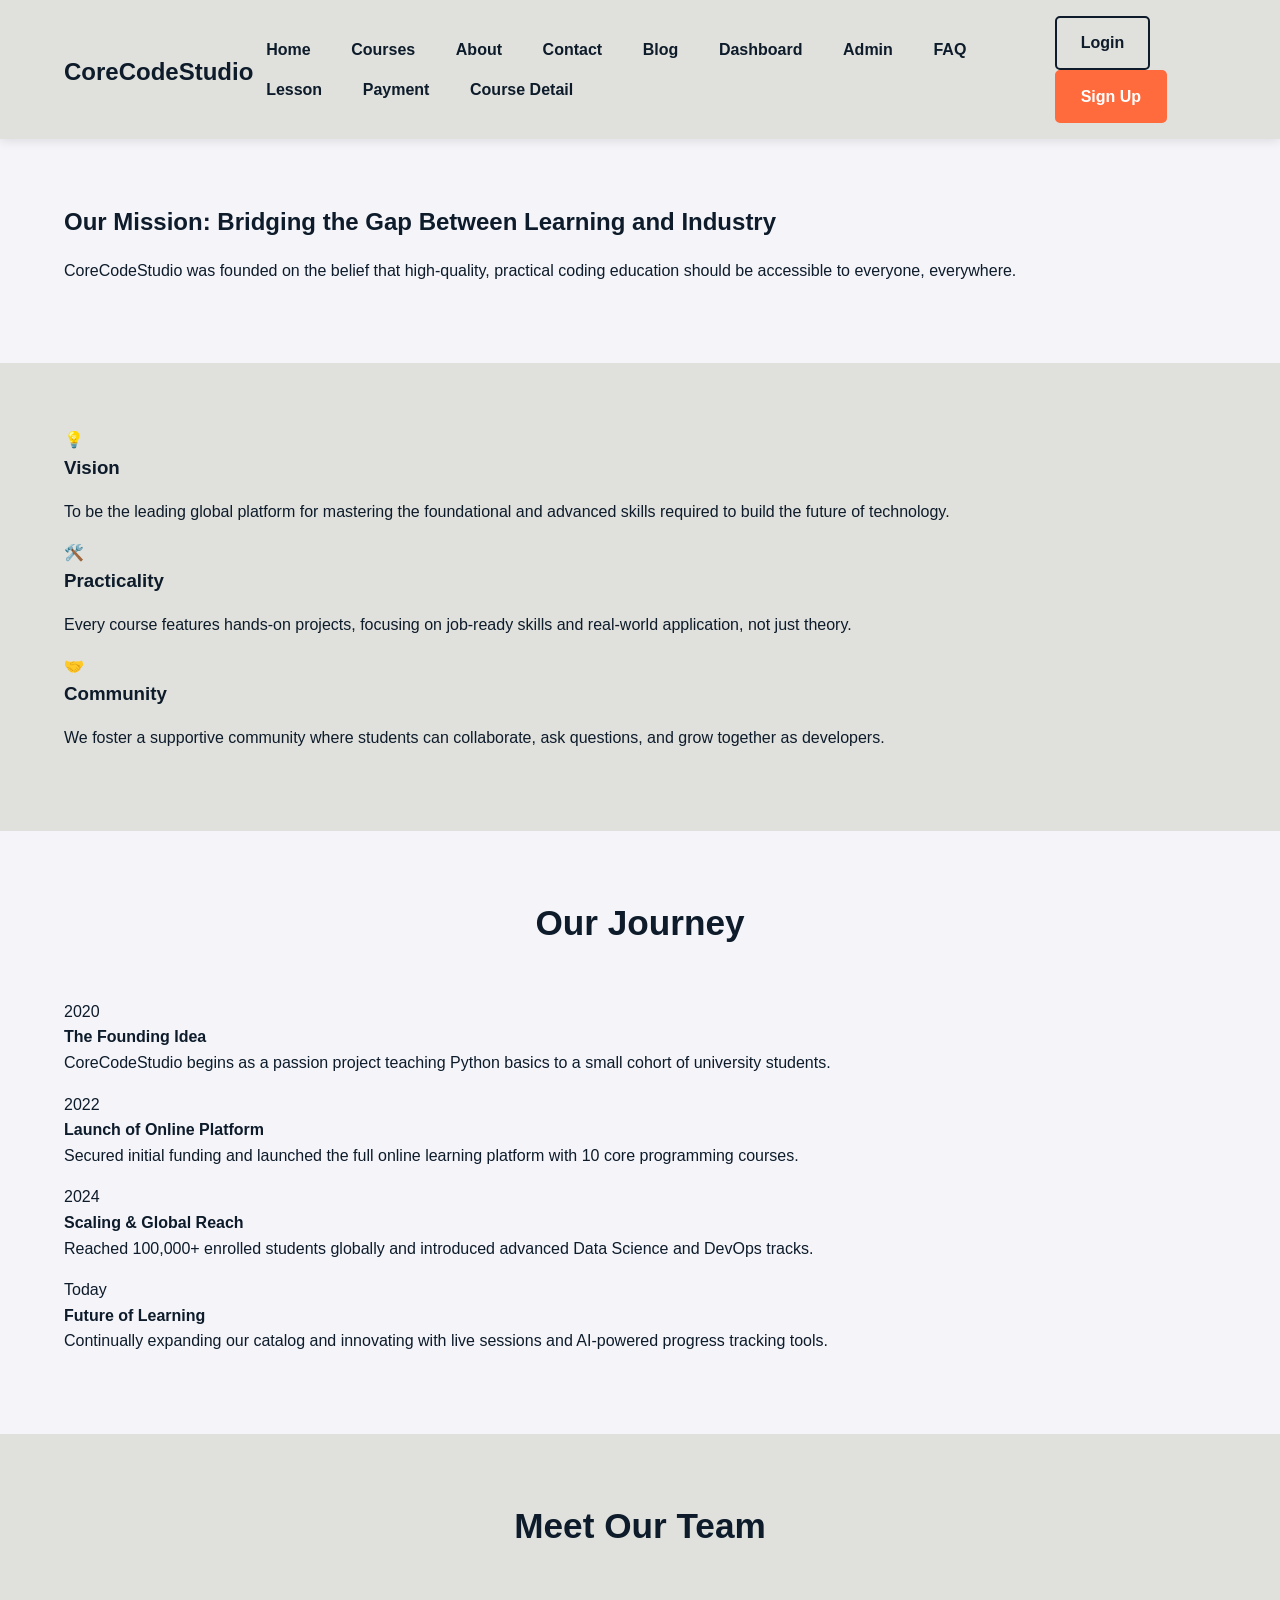
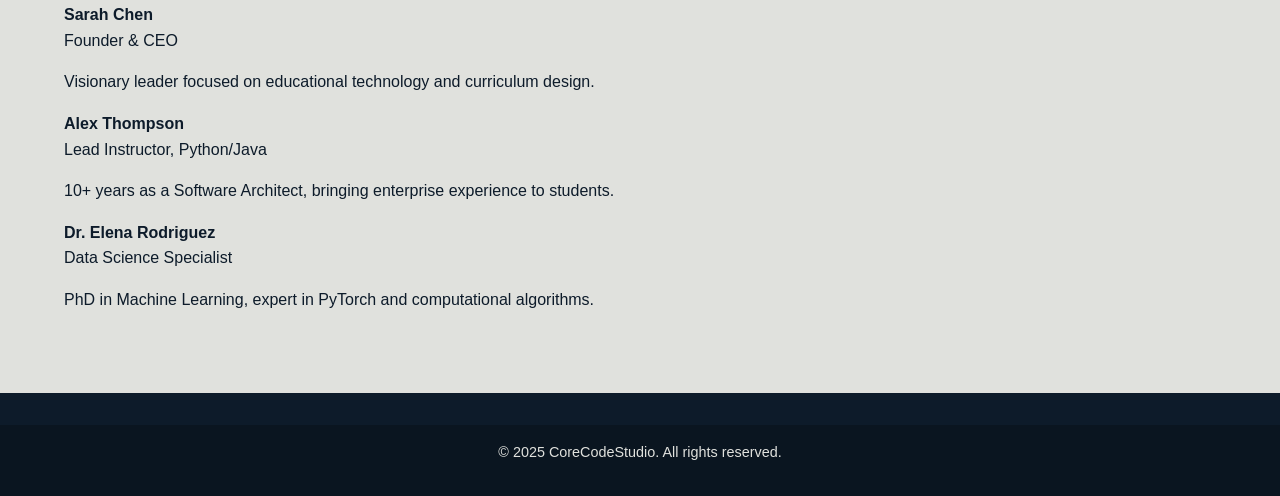
==== about.html @ 5cc0d213 "Initial commit -Project" ====
<!DOCTYPE html>
<html lang="en">
<head>
    <meta charset="UTF-8">
    <meta name="viewport" content="width=device-width, initial-scale=1.0">
    <title>About Us - CoreCodeStudio</title>
    <link rel="stylesheet" href="style.css">
</head>
<body>

    <header class="main-header">
        <div class="container nav-content">
            <h1 class="logo"><a href="index.html">CoreCodeStudio</a></h1>
            <nav class="main-nav">
                <ul>
                    <li><a href="index.html">Home</a></li>
                    <li><a href="course.html">Courses</a></li>
                    <li><a href="about.html" class="active">About</a></li>
                    <li><a href="contact.html">Contact</a></li>
                    <li><a href="blog.html">Blog</a></li>
                    <li><a href="dashboard.html">Dashboard</a></li>
                    <li><a href="admin.html">Admin</a></li>
                    <li><a href="FAQ.html">FAQ</a></li>
                    <li><a href="lesson.html">Lesson</a></li>
                    <li><a href="payement.html">Payment</a></li>
                    <li><a href="course-details.html">Course Detail</a></li>
                </ul>
            </nav>
            <div class="auth-buttons">
                <a href="login.html" class="btn btn-secondary">Login</a>
                <a href="signup.html" class="btn btn-primary">Sign Up</a>
            </div>
        </div>
    </header>

    <main>
        
        <section class="about-hero section-padding">
            <div class="container">
                <h2>Our Mission: Bridging the Gap Between Learning and Industry</h2>
                <p class="mission-tagline">CoreCodeStudio was founded on the belief that high-quality, practical coding education should be accessible to everyone, everywhere.</p>
            </div>
        </section>

        <section class="vision-values bg-light section-padding">
            <div class="container values-grid">
                
                <div class="value-item">
                    <span class="value-icon">💡</span>
                    <h3>Vision</h3>
                    <p>To be the leading global platform for mastering the foundational and advanced skills required to build the future of technology.</p>
                </div>
                
                <div class="value-item">
                    <span class="value-icon">🛠️</span>
                    <h3>Practicality</h3>
                    <p>Every course features hands-on projects, focusing on job-ready skills and real-world application, not just theory.</p>
                </div>
                
                <div class="value-item">
                    <span class="value-icon">🤝</span>
                    <h3>Community</h3>
                    <p>We foster a supportive community where students can collaborate, ask questions, and grow together as developers.</p>
                </div>
            </div>
        </section>

        <section class="studio-story section-padding">
            <div class="container">
                <h3 class="section-title">Our Journey</h3>
                <div class="timeline">
                    <div class="timeline-item">
                        <span class="timeline-year">2020</span>
                        <h4>The Founding Idea</h4>
                        <p>CoreCodeStudio begins as a passion project teaching Python basics to a small cohort of university students.</p>
                    </div>
                    <div class="timeline-item">
                        <span class="timeline-year">2022</span>
                        <h4>Launch of Online Platform</h4>
                        <p>Secured initial funding and launched the full online learning platform with 10 core programming courses.</p>
                    </div>
                    <div class="timeline-item">
                        <span class="timeline-year">2024</span>
                        <h4>Scaling & Global Reach</h4>
                        <p>Reached 100,000+ enrolled students globally and introduced advanced Data Science and DevOps tracks.</p>
                    </div>
                    <div class="timeline-item">
                        <span class="timeline-year">Today</span>
                        <h4>Future of Learning</h4>
                        <p>Continually expanding our catalog and innovating with live sessions and AI-powered progress tracking tools.</p>
                    </div>
                </div>
            </div>
        </section>

        <section class="team-section bg-light section-padding">
            <div class="container">
                <h3 class="section-title">Meet Our Team</h3>
                <div class="team-grid">
                    
                    <div class="team-member-card">
                        <div class="member-photo"></div>
                        <h4>Sarah Chen</h4>
                        <p class="member-title">Founder & CEO</p>
                        <p class="member-bio">Visionary leader focused on educational technology and curriculum design.</p>
                    </div>
                    
                    <div class="team-member-card">
                        <div class="member-photo"></div>
                        <h4>Alex Thompson</h4>
                        <p class="member-title">Lead Instructor, Python/Java</p>
                        <p class="member-bio">10+ years as a Software Architect, bringing enterprise experience to students.</p>
                    </div>
                    
                    <div class="team-member-card">
                        <div class="member-photo"></div>
                        <h4>Dr. Elena Rodriguez</h4>
                        <p class="member-title">Data Science Specialist</p>
                        <p class="member-bio">PhD in Machine Learning, expert in PyTorch and computational algorithms.</p>
                    </div>
                </div>
            </div>
        </section>
    </main>

    <footer class="main-footer">
        <div class="footer-bottom">
            <p>&copy; 2025 CoreCodeStudio. All rights reserved.</p>
        </div>
    </footer>
    
    

    <script src="javascript.js" defer></script>
</body>
</html>
---- style.css ----
/*
 * CoreCodeStudio Global Stylesheet (style.css)
 * Colors:
 * - Dark Blue: #0D1B2A (Primary Background/Header)
 * - Light Blue/Gray: #E0E1DD (Light Backgrounds)
 * - White: #FFFFFF (Text/Card Background)
 * - Orange/Accent: #FF6B3D (Primary CTA)
 */

/* --- 0. BASE STYLES --- */
* {
    box-sizing: border-box;
    margin: 0;
    padding: 0;
}

body {
    font-family: 'Poppins', sans-serif;
    line-height: 1.6;
    color: #0D1B2A; /* Dark text on light backgrounds */
    background-color: #f4f4f9;
}

.container {
    width: 90%;
    max-width: 1200px;
    margin: 0 auto;
}

a {
    text-decoration: none;
    color: #0D1B2A;
    transition: color 0.3s;
}

ul {
    list-style: none;
}

h2, h3 {
    margin-bottom: 1rem;
    font-weight: 700;
}

p {
    margin-bottom: 1rem;
}

.section-padding {
    padding: 4rem 0;
}

.section-title {
    text-align: center;
    font-size: 2.2rem;
    margin-bottom: 3rem;
    color: #0D1B2A;
}

.bg-light {
    background-color: #E0E1DD;
}

/* --- 1. BUTTONS (CTAs) --- */
.btn {
    display: inline-block;
    padding: 0.75rem 1.5rem;
    border-radius: 5px;
    font-weight: 600;
    cursor: pointer;
    transition: background-color 0.3s, color 0.3s, transform 0.2s;
    text-align: center;
}

.btn-primary {
    background-color: #FF6B3D; /* Orange CTA */
    color: white;
    border: 2px solid #FF6B3D;
}

.btn-primary:hover {
    background-color: #e65f36;
    transform: translateY(-2px);
}

.btn-secondary {
    background-color: transparent;
    color: #0D1B2A;
    border: 2px solid #0D1B2A;
}

.btn-secondary:hover {
    background-color: #0D1B2A;
    color: white;
}

.btn-large {
    padding: 1rem 2rem;
    font-size: 1.1rem;
}

/* Button used on course cards */
.btn-card {
    padding: 0.5rem 1rem;
    border-radius: 3px;
    font-size: 0.9rem;
}

/* --- Payment + Checkout styles --- */
.payment-main {
    padding: 2rem 0;
}

.payment-grid {
    display: grid;
    grid-template-columns: 1fr 340px;
    gap: 22px;
    align-items: start;
}

.payment-form-area,
.order-summary {
    background: #ffffff;
    border-radius: 14px;
    border: 1px solid #e5e7eb;
    padding: 1.4rem;
    box-shadow: 0 8px 20px rgba(15, 23, 42, 0.05);
}

.payment-form-area h2 {
    margin-bottom: 1rem;
    font-size: 1.9rem;
}

.checkout-steps {
    color: #334155;
    margin-bottom: 1rem;
    font-weight: 600;
}

fieldset {
    border: 1px solid #dbe2ee;
    border-radius: 10px;
    padding: 1rem;
    margin-bottom: 1rem;
}

legend {
    font-weight: 700;
    color: #0f172a;
}

.radio-card {
    display: flex;
    align-items: center;
    gap: 10px;
    padding: 0.65rem 0.8rem;
    border: 1px solid #cbd5e1;
    border-radius: 10px;
    margin-bottom: 0.55rem;
    cursor: pointer;
    transition: border-color 0.2s, background-color 0.2s;
}

.radio-card input[type="radio"] {
    accent-color: #FF6B3D;
}

.radio-card:hover,
.radio-card input[type="radio"]:checked + * {
    background-color: #fff9f3;
    border-color: #ffb095;
}

.form-group {
    margin-bottom: 0.9rem;
}

label {
    display: block;
    margin-bottom: 0.35rem;
    font-weight: 600;
    color: #0f172a;
}

input[type="text"],
select {
    width: 100%;
    padding: 0.7rem 0.85rem;
    border: 1px solid #cbd5e1;
    border-radius: 8px;
    background: #f8fafc;
    color: #0f172a;
    line-height: 1.35;
}

input[type="text"]:focus,
select:focus {
    outline: none;
    border-color: #FF6B3D;
    box-shadow: 0 0 0 3px rgba(255, 107, 61, 0.18);
}

.form-row {
    display: grid;
    grid-template-columns: 1fr 1fr;
    gap: 0.8rem;
}

.half-width {
    width: 100%;
}

.btn-submit-payment {
    width: 100%;
    margin-top: 0.8rem;
    font-size: 1.05rem;
    padding: 0.95rem;
    border-radius: 10px;
}

.forgot-link {
    margin-left: 0.25rem;
    color: #0D1B2A;
    font-weight: 700;
}

.forgot-link:hover {
    color: #FF6B3D;
}

.order-summary h3 {
    margin-bottom: 1rem;
}

.summary-details,
.price-breakdown {
    background-color: #f8fafc;
    border: 1px solid #e2e8f0;
    border-radius: 10px;
    padding: 0.85rem;
    margin-bottom: 1rem;
}

.summary-item,
.price-item {
    display: flex;
    justify-content: space-between;
    margin-bottom: 0.5rem;
    color: #334155;
}

.price-item.total {
    font-weight: 700;
    font-size: 1.05rem;
}

.security-note {
    margin-top: 1rem;
    font-weight: 600;
    color: #0f172a;
}

@media (max-width: 1060px) {
    .payment-grid {
        grid-template-columns: 1fr;
    }
}

/* --- 2. HEADER/NAVBAR --- */
.main-header {
    background-color: #E0E1DD; /* Light header background */
    color: #0D1B2A;
    padding: 1rem 0;
    position: sticky;
    top: 0;
    z-index: 1000;
    box-shadow: 0 2px 10px rgba(0, 0, 0, 0.1);
}

.dark-mode .main-header {
    background-color: #0D1B2A;
    color: #0D1B2A;
}

.nav-content {
    display: flex;
    justify-content: space-between;
    align-items: center;
}

.logo a {
    color: #0D1B2A;
    font-size: 1.5rem;
    font-weight: 700;
}

.dark-mode .logo a {
    color: #0D1B2A;
}

.main-nav ul {
    display: flex;
    flex-wrap: wrap;
    gap: 15px;
}

.main-nav a {
    color: #0D1B2A;
    padding: 0.5rem 0.8rem;
    font-weight: 600;
    border-bottom: 2px solid transparent;
}

.dark-mode .main-nav a {
    color: #0D1B2A;
}

.main-nav a:hover,
.main-nav a.active {
    color: #0D1B2A;
    border-bottom: 2px solid #FF6B3D;
}

.auth-buttons a {
    margin-left: 10px;
}


/* --- 3. HERO BANNER --- */
.hero-banner {
    background: url('../images/hero-bg-mock.jpg') no-repeat center center/cover; /* Placeholder for a future image */
    background-color: #0D1B2A; /* Fallback color */
    color: white;
    padding: 8rem 0;
    text-align: center;
}

.hero-content h2 {
    font-size: 3.5rem;
    margin-bottom: 1rem;
    font-weight: 700;
}

.hero-content p {
    font-size: 1.5rem;
    max-width: 700px;
    margin: 0 auto 2rem auto;
    font-weight: 300;
}

.cta-group a {
    margin: 0 10px;
}

/* Style secondary button for better contrast on dark hero */
.hero-banner .btn-secondary {
    background-color: rgba(255, 255, 255, 0.1);
    color: white;
    border-color: white;
}
.hero-banner .btn-secondary:hover {
    background-color: white;
    color: #0D1B2A;
}


/* --- 4. FEATURED COURSES --- */
.course-grid {
    display: grid;
    grid-template-columns: repeat(auto-fit, minmax(300px, 1fr));
    gap: 30px;
}

.course-card {
    background-color: white;
    border-radius: 8px;
    padding: 20px;
    box-shadow: 0 4px 10px rgba(0, 0, 0, 0.05);
    transition: transform 0.3s, box-shadow 0.3s;
    text-align: center;
}

.course-card:hover {
    transform: translateY(-5px);
    box-shadow: 0 8px 20px rgba(0, 0, 0, 0.1);
}

.icon-placeholder {
    font-size: 2.5rem;
    font-weight: 700;
    color: #FF6B3D;
    margin-bottom: 15px;
}

.course-card h4 {
    color: #0D1B2A;
    margin-bottom: 0.5rem;
    font-size: 1.3rem;
}

.course-card p {
    font-size: 0.9rem;
    color: #555;
    min-height: 50px; /* Ensures card heights are similar */
}

/* Course page styles */
.course-card-lg {
    background-color: white;
    border-radius: 8px;
    overflow: hidden;
    box-shadow: 0 4px 10px rgba(0, 0, 0, 0.05);
    transition: transform 0.3s, box-shadow 0.3s;
    display: flex;
    margin-bottom: 20px;
}

.course-card-lg:hover {
    transform: translateY(-5px);
    box-shadow: 0 8px 20px rgba(0, 0, 0, 0.1);
}

.course-image {
    width: 200px;
    height: 150px;
    background-color: #ddd;
    flex-shrink: 0;
}

.course-image.python { background-color: #f0c330; }
.course-image.java { background-color: #3b5998; }
.course-image.javascript { background-color: #007acc; }
.course-image.cpp { background-color: #a80023; }

.course-info {
    padding: 20px;
    flex: 1;
}

.course-info h4 {
    color: #0D1B2A;
    margin-bottom: 10px;
    font-size: 1.4rem;
}

.course-desc {
    color: #666;
    margin-bottom: 15px;
    font-size: 0.95rem;
}

.course-meta {
    display: flex;
    justify-content: space-between;
    margin-bottom: 15px;
    font-size: 0.85rem;
    color: #888;
}

.course-actions {
    display: flex;
    justify-content: space-between;
    align-items: center;
}

.course-price {
    font-weight: bold;
    color: #FF6B3D;
    font-size: 1.2rem;
}

/* Blog styles */
.blog-post-card {
    background-color: white;
    border-radius: 8px;
    overflow: hidden;
    box-shadow: 0 4px 10px rgba(0, 0, 0, 0.05);
    transition: transform 0.3s, box-shadow 0.3s;
    margin-bottom: 20px;
}

.blog-post-card:hover {
    transform: translateY(-5px);
    box-shadow: 0 8px 20px rgba(0, 0, 0, 0.1);
}

.post-image {
    height: 200px;
    background-color: #ddd;
}

.post-image.featured { background-color: #f0c330; }
.post-image.webdev { background-color: #3b5998; }
.post-image.career { background-color: #007acc; }
.post-image.devops { background-color: #a80023; }

.post-content {
    padding: 20px;
}

.post-category {
    color: #FF6B3D;
    font-weight: bold;
    font-size: 0.8rem;
    text-transform: uppercase;
    margin-bottom: 10px;
    display: block;
}

.post-content h3, .post-content h4 {
    color: #0D1B2A;
    margin-bottom: 10px;
}

.post-summary {
    color: #666;
    margin-bottom: 15px;
}

.post-meta {
    display: flex;
    justify-content: space-between;
    align-items: center;
    font-size: 0.85rem;
    color: #888;
    margin-top: 15px;
}

.read-more {
    color: #FF6B3D;
    font-weight: bold;
}

/* Dashboard styles */
.course-progress-card {
    background-color: white;
    border-radius: 8px;
    padding: 20px;
    margin-bottom: 20px;
    box-shadow: 0 4px 10px rgba(0, 0, 0, 0.05);
}

.course-title-area {
    display: flex;
    justify-content: space-between;
    align-items: center;
    margin-bottom: 10px;
}

.status-badge {
    padding: 4px 8px;
    border-radius: 4px;
    font-size: 0.8rem;
    font-weight: bold;
}

.status-in-progress {
    background-color: #fff3cd;
    color: #856404;
}

.status-complete {
    background-color: #d4edda;
    color: #155724;
}

.course-progress-meta {
    color: #666;
    margin-bottom: 15px;
    font-size: 0.9rem;
}

.progress-bar-container {
    background-color: #e9ecef;
    border-radius: 10px;
    height: 10px;
    margin-bottom: 10px;
    overflow: hidden;
}

.progress-bar {
    height: 100%;
    background-color: #FF6B3D;
    border-radius: 10px;
    transition: width 0.3s;
}

.progress-bar.progress-35 { width: 35%; }
.progress-bar.progress-100 { width: 100%; }
.progress-bar.progress-5 { width: 5%; }

.progress-complete {
    background-color: #28a745;
}

.progress-footer {
    display: flex;
    justify-content: space-between;
    align-items: center;
}

.progress-percent {
    font-weight: bold;
    color: #FF6B3D;
}

.dashboard-stats-grid {
    display: grid;
    grid-template-columns: repeat(auto-fit, minmax(180px, 1fr));
    gap: 18px;
    margin: 1.4rem 0 2rem;
}

.stat-card {
    background-color: white;
    border-radius: 8px;
    padding: 16px;
    box-shadow: 0 4px 8px rgba(0,0,0,0.08);
}

.stat-card h3 {
    font-size: 0.95rem;
    color: #333;
    margin-bottom: 0.4rem;
}

.stat-value {
    font-size: 2rem;
    font-weight: 800;
    color: #0D1B2A;
    margin-bottom: 0.3rem;
}

.stat-card small {
    color: #666;
}

.activity-table-section {
    margin-top: 2rem;
}

.activity-table {
    width: 100%;
    border-collapse: collapse;
    background-color: white;
    border-radius: 8px;
    overflow: hidden;
    box-shadow: 0 4px 8px rgba(0,0,0,0.06);
}

.activity-table th,
.activity-table td {
    padding: 12px 14px;
    text-align: left;
    border-bottom: 1px solid #e5e7eb;
}

.activity-table th {
    background-color: #0D1B2A;
    color: #fff;
    font-weight: 700;
}

.activity-table tbody tr:nth-child(even) {
    background-color: #f8fafc;
}

/* --- 5. WHY CORECODESTUDIO --- */
.benefit-grid {
    display: grid;
    grid-template-columns: repeat(3, 1fr);
    gap: 30px;
    text-align: center;
}

.benefit-item {
    padding: 20px;
    background-color: white;
    border-radius: 8px;
    box-shadow: 0 2px 5px rgba(0, 0, 0, 0.05);
}

.benefit-icon {
    font-size: 2rem;
    display: block;
    margin-bottom: 10px;
}

.benefit-item h4 {
    color: #0D1B2A;
    font-size: 1.15rem;
}

/* --- 6. FOOTER --- */
.main-footer {
    background-color: #0D1B2A;
    color: #E0E1DD;
    padding: 2rem 0 0 0;
    font-size: 0.9rem;
}

.footer-content {
    display: flex;
    justify-content: space-between;
    gap: 30px;
    padding-bottom: 2rem;
    border-bottom: 1px solid rgba(255, 255, 255, 0.1);
}

.footer-section {
    flex: 1;
}

.footer-section h4 {
    color: white;
    margin-bottom: 1rem;
    font-size: 1.1rem;
}

.footer-section a {
    color: #E0E1DD;
    display: block;
    margin-bottom: 0.5rem;
}

.footer-section a:hover {
    color: #FF6B3D;
}

.footer-bottom {
    text-align: center;
    padding: 1rem 0;
    background-color: #0a1520; /* Slightly darker */
}


.faq-main .section-title {
    margin-bottom: 0.4rem;
}

.faq-main .section-subtitle {
    margin-bottom: 1rem;
    line-height: 1.6;
}

.faq-search-container {
    margin: 1.2rem 0 1.6rem;
    display: grid;
    grid-template-columns: 1fr auto;
    gap: 0.5rem;
}

.faq-search-container input {
    padding: 0.75rem 0.9rem;
    border: 1px solid #cbd5e1;
    border-radius: 8px;
    line-height: 1.5;
}

.faq-search-container button {
    border: none;
    background-color: #0D1B2A;
    color: #fff;
    border-radius: 8px;
    padding: 0.75rem 1rem;
    cursor: pointer;
}

.faq-category {
    margin-bottom: 1.5rem;
}

.faq-category h3 {
    margin-bottom: 0.7rem;
    font-size: 1.25rem;
    color: #0D1B2A;
}

.accordion-item {
    border: 1px solid #dbe2ee;
    border-radius: 8px;
    margin-bottom: 0.65rem;
    overflow: hidden;
}

.accordion-header {
    width: 100%;
    display: flex;
    justify-content: space-between;
    padding: 0.85rem 1rem;
    font-size: 1rem;
    font-weight: 600;
    background: #f8fafc;
    border: none;
    cursor: pointer;
}

.accordion-content {
    padding: 0.85rem 1rem 1rem;
    line-height: 1.75;
    color: #334155;
    background: #ffffff;
}

.accordion-content p {
    margin: 0;
}

.need-more-help {
    margin-top: 1.1rem;
    line-height: 1.6;
    font-weight: 600;
}

/* --- 7. MEDIA QUERIES (Responsiveness) --- */
@media (max-width: 992px) {
    .nav-content {
        flex-wrap: wrap;
        justify-content: center;
    }
    .main-nav {
        order: 2; /* Puts navigation below logo/auth buttons on wrap */
        width: 100%;
        margin-top: 15px;
    }
    .main-nav ul {
        justify-content: center;
    }
    .hero-content h2 {
        font-size: 2.8rem;
    }
    .benefit-grid {
        grid-template-columns: repeat(auto-fit, minmax(250px, 1fr));
    }
}
/* Styling for JavaScript Validation Errors */
/* --- SCROLL EFFECT FOR HEADER (Add to style.css) --- */
.main-header {
    /* Ensure transitions are smooth */
    transition: padding 0.3s ease, box-shadow 0.3s ease; 
}

.main-header.scrolled {
    padding: 10px 0; /* Shrink header slightly when scrolled */
    box-shadow: 0 2px 10px rgba(0, 0, 0, 0.1);
    background-color: white; /* Ensure solid background when sticky */
}

/* Ensure nav-content items remain centered */
.main-header.scrolled .nav-content {
    align-items: center; 
}

@media (max-width: 768px) {
    .hero-banner {
        padding: 6rem 0;
    }
    .hero-content h2 {
        font-size: 2rem;
    }
    .hero-content p {
        font-size: 1.1rem;
    }
    .footer-content {
        flex-direction: column;
        text-align: center;
    }
    .cta-group {
        display: flex;
        flex-direction: column;
        gap: 10px;
    }
    .cta-group a {
        margin: 0;
    }
}

/* --- Admin + Dashboard + Lesson + Payment improvements --- */
.admin-wrapper,
.dashboard-layout,
.lesson-view-container,
.payment-main {
    display: grid;
    grid-template-columns: 280px 1fr;
    gap: 24px;
    margin: 1.5rem auto;
    width: 90%;
    max-width: 1200px;
}

.admin-sidebar,
.dashboard-sidebar,
.lesson-sidebar {
    background-color: white;
    border-radius: 10px;
    padding: 18px;
    box-shadow: 0 6px 16px rgba(0,0,0,0.08);
    min-height: min-content;
}

.admin-content-area,
.dashboard-content,
.lesson-content,
.payment-form-area,
.order-summary {
    background-color: white;
    border-radius: 10px;
    padding: 18px;
    box-shadow: 0 6px 16px rgba(0,0,0,0.08);
}

.admin-header,
.welcome-section,
.lesson-header,
.payment-form-area h2 {
    margin-bottom: 1rem;
}

.stats-grid,
.data-panels-grid {
    display: grid;
    gap: 16px;
    grid-template-columns: repeat(auto-fit, minmax(210px, 1fr));
    margin-bottom: 1.5rem;
}

.stat-card {
    display: flex;
    flex-direction: column;
    gap: 0.5rem;
    padding: 16px;
}

.stat-icon {
    font-size: 1.5rem;
}

.stat-label {
    color: #667085;
    font-weight: 600;
    font-size: 0.88rem;
    text-transform: uppercase;
}

.stat-value {
    font-size: 2rem;
    letter-spacing: 0.03em;
}

.stat-trend {
    font-size: 0.85rem;
}

.trend-up {color: #16a34a;}
.trend-down {color: #ef4444;}
.trend-neutral {color: #444;}

.activity-table,
.order-summary table {
    width: 100%;
    border-collapse: collapse;
    margin-top: 1rem;
}

.activity-table th,
.activity-table td,
.order-summary td,
.order-summary th {
    padding: 10px 12px;
    border-bottom: 1px solid #e5e7eb;
    text-align: left;
}

.activity-table th,
.order-summary th {
    background-color: #0D1B2A;
    color: #fff;
    font-weight: 600;
}

.activity-table tbody tr:nth-child(even),
.order-summary tr:nth-child(even) {
    background-color: #f8fafc;
}

.order-summary {
    width: 100%;
}

.order-summary h3,
.order-summary .summary-item,
.order-summary .price-item {
    margin-bottom: 10px;
}

.price-breakdown .price-item {
    display: flex;
    justify-content: space-between;
    font-size: 0.95rem;
}

.price-breakdown .price-item.total {
    font-weight: 700;
    font-size: 1.1rem;
}

.btn-submit-payment {
    width: 100%;
    margin-top: 1rem;
}

.lesson-sidebar .lesson-item {
    box-shadow: 0 2px 6px rgba(0,0,0,0.05);
    border-radius: 8px;
    margin-bottom: 8px;
    padding: 8px;
}

.lesson-tabs {
    margin-top: 1.2rem;
}

.tab-header {
    display: flex;
    gap: 8px;
    flex-wrap: wrap;
    margin-bottom: 1rem;
}

.tab-button {
    background-color: #f8fafc;
    border: 1px solid #d1d5db;
    color: #0D1B2A;
    padding: 8px 12px;
    border-radius: 6px;
    cursor: pointer;
}

.tab-button.active {
    background-color: #0D1B2A;
    color: #fff;
    border-color: #0D1B2A;
}

.tab-content {
    display: none;
    padding: 1rem;
    background: #f8fafc;
    border-radius: 8px;
}

.tab-content.active {
    display: block;
}

@media (max-width: 1200px) {
    .admin-wrapper,
    .dashboard-layout,
    .lesson-view-container,
    .payment-main {
        grid-template-columns: 1fr;
    }

    .top-courses,
    .recent-activity,
    .order-summary,
    .payment-form-area,
    .lesson-sidebar,
    .admin-sidebar {
        width: 100%;
    }
}
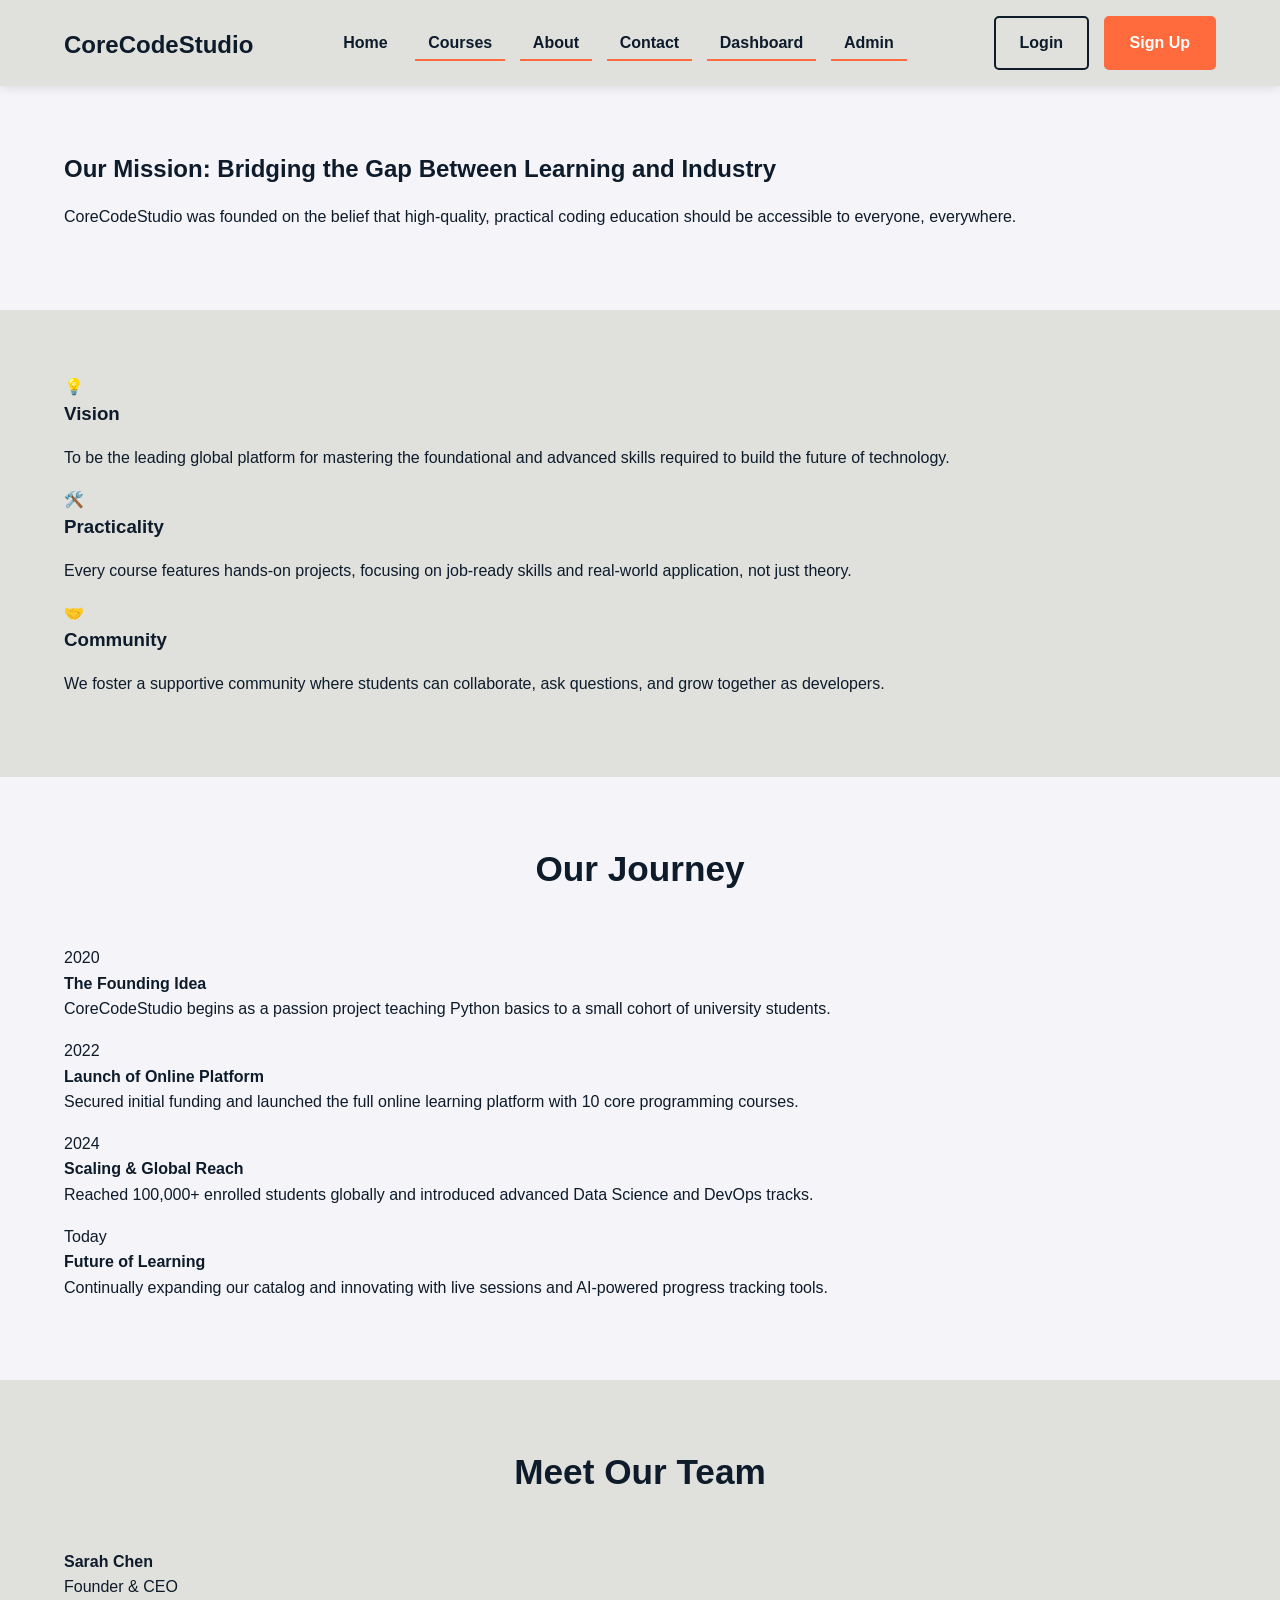
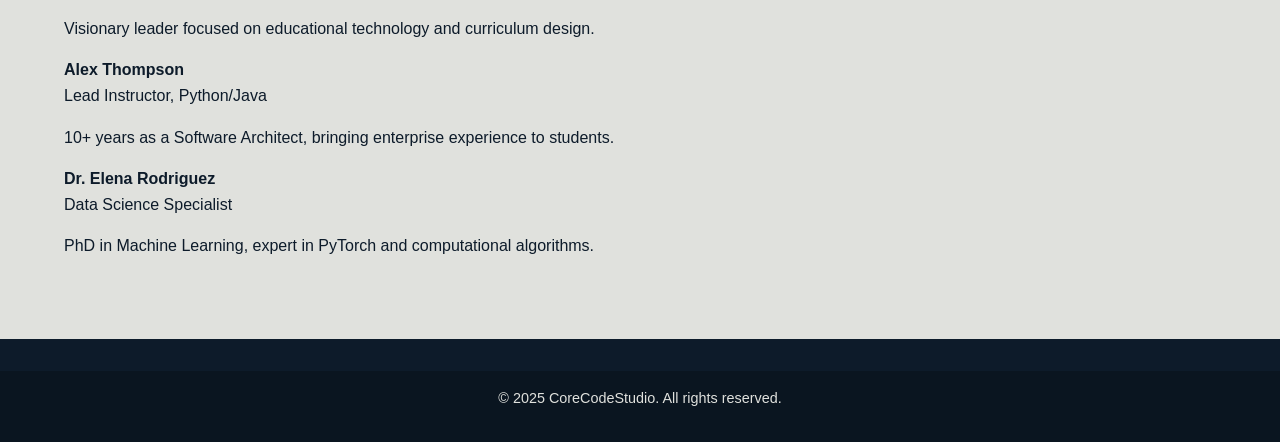
==== commit fe9b957f: "Updated project" ====
--- a/about.html
+++ b/about.html
@@ -13,17 +13,12 @@
             <h1 class="logo"><a href="index.html">CoreCodeStudio</a></h1>
             <nav class="main-nav">
                 <ul>
-                    <li><a href="index.html">Home</a></li>
+                    <li><a href="index.html" class="active">Home</a></li>
                     <li><a href="course.html">Courses</a></li>
-                    <li><a href="about.html" class="active">About</a></li>
+                    <li><a href="about.html">About</a></li>
                     <li><a href="contact.html">Contact</a></li>
-                    <li><a href="blog.html">Blog</a></li>
                     <li><a href="dashboard.html">Dashboard</a></li>
                     <li><a href="admin.html">Admin</a></li>
-                    <li><a href="FAQ.html">FAQ</a></li>
-                    <li><a href="lesson.html">Lesson</a></li>
-                    <li><a href="payement.html">Payment</a></li>
-                    <li><a href="course-details.html">Course Detail</a></li>
                 </ul>
             </nav>
             <div class="auth-buttons">
